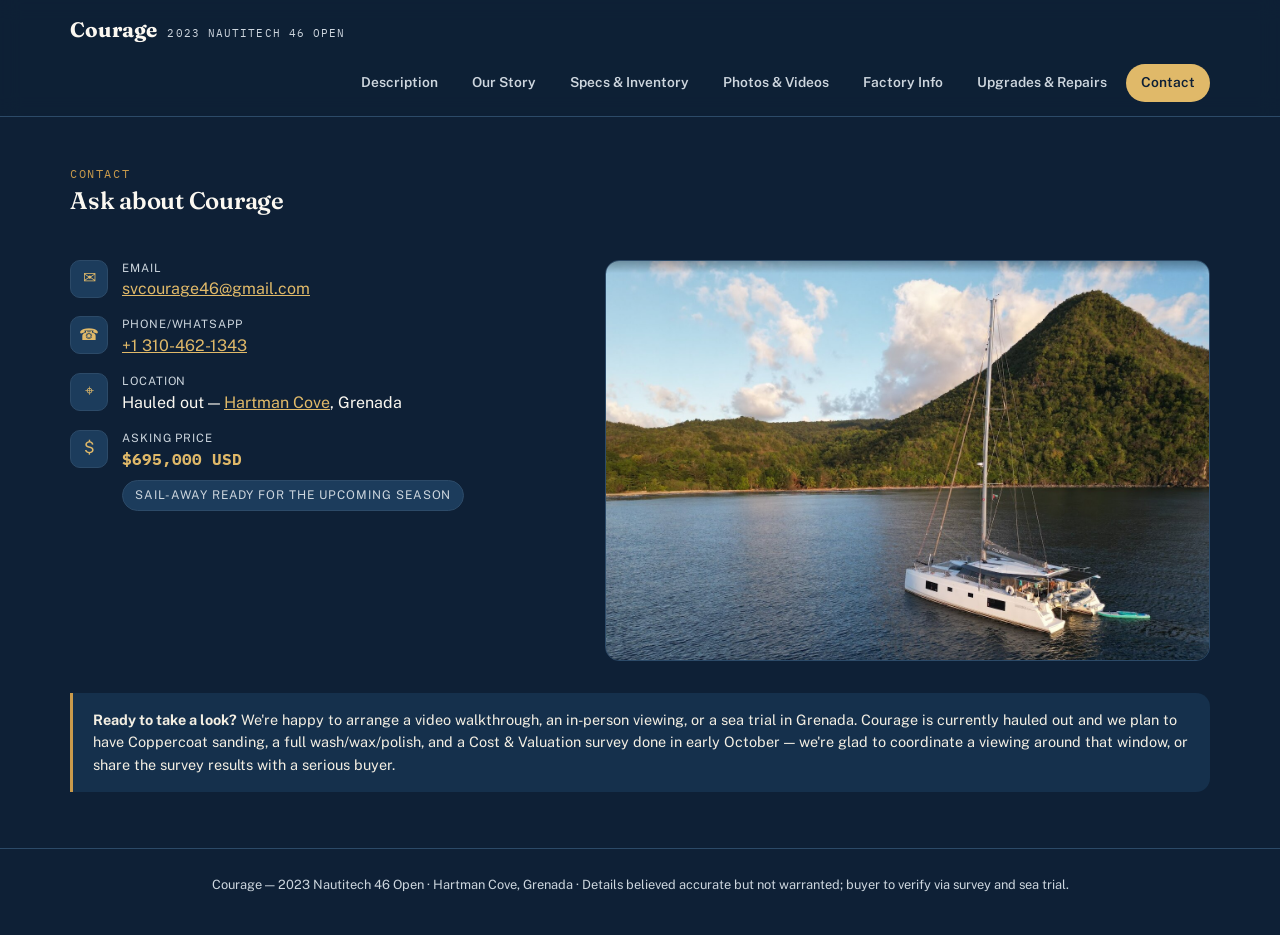
==== contact.html @ a9740013 "Correct next-steps callout wording: boat is already hauled out Fixed phrasing that implied the haul-" ====
<!doctype html>
<html lang="en">
<head>
<meta charset="UTF-8">
<meta name="viewport" content="width=device-width, initial-scale=1.0">
<title>Contact — Courage | 2023 Nautitech 46 Open</title>
<meta name="description" content="Contact the owner of Courage, a 2023 Nautitech 46 Open for sale in Hartman Cove, Grenada.">
<link rel="icon" href="data:image/svg+xml,%3Csvg xmlns='http://www.w3.org/2000/svg' viewBox='0 0 32 32'%3E%3Crect width='32' height='32' rx='6' fill='%230e2036'/%3E%3Cpath d='M16 5v16M16 8l7 4-7 3V8Z' fill='%23e0b969'/%3E%3Cpath d='M6 24c2 2 4 2 6 0s4-2 6 0 4 2 6 0' stroke='%23e0b969' stroke-width='1.6' fill='none' stroke-linecap='round'/%3E%3C/svg%3E">
<link rel="preconnect" href="https://fonts.googleapis.com">
<link rel="preconnect" href="https://fonts.gstatic.com" crossorigin>
<link href="https://fonts.googleapis.com/css2?family=Fraunces:ital,opsz,wght@0,9..144,300;0,9..144,450;0,9..144,600;0,9..144,700;1,9..144,500&family=Public+Sans:wght@400;500;600;700&family=IBM+Plex+Mono:wght@400;500;600&display=swap" rel="stylesheet">
<link rel="stylesheet" href="assets/css/style.css">
</head>
<body data-page="contact">
<header id="site-header"></header>

<main>
  <div class="section" style="margin-block-start:48px;">
    <div class="eyebrow">Contact</div>
    <h2>Ask about Courage</h2>
  </div>

  <div class="section contact-grid">
    <div>
      <div class="contact-item">
        <div class="ico">&#9993;</div>
        <div>
          <div class="k">Email</div>
          <div class="v"><a data-cfg-href="email" href="mailto:svcourage46@gmail.com" data-cfg="email">svcourage46@gmail.com</a></div>
        </div>
      </div>
      <div class="contact-item">
        <div class="ico">&#9742;</div>
        <div>
          <div class="k">Phone/WhatsApp</div>
          <div class="v"><a href="tel:+13104621343" data-cfg="phone">+1 310-462-1343</a></div>
        </div>
      </div>
      <div class="contact-item">
        <div class="ico">&#8982;</div>
        <div>
          <div class="k">Location</div>
          <div class="v">Hauled out — <a href="https://maps.app.goo.gl/BuCjmZoiJdFFs6bC6" target="_blank" rel="noopener">Hartman Cove</a>, Grenada</div>
        </div>
      </div>
      <div class="contact-item">
        <div class="ico">$</div>
        <div>
          <div class="k">Asking price</div>
          <div class="v price-amount" data-cfg="askingPrice">$695,000 USD</div>
          <span class="price-pill" style="display:inline-block;margin-top:8px;">Sail-away ready for the upcoming season</span>
        </div>
      </div>
    </div>

    <a href="assets/img/courage-hartman-cove.jpg" target="_blank" rel="noopener"><img src="assets/img/courage-hartman-cove.jpg" alt="Courage at anchor in Hartman Cove, Grenada" style="width:100%;height:100%;object-fit:cover;border-radius:var(--radius);border:1px solid var(--line);"></a>
  </div>

  <div class="section" style="margin-block-start:8px;">
    <div class="note-box" style="border-left-color:var(--brass);">
      <strong>Ready to take a look?</strong> We're happy to arrange a video walkthrough, an in-person viewing,
      or a sea trial in Grenada. Courage is currently hauled out and we plan to have Coppercoat sanding, a full
      wash/wax/polish, and a Cost &amp; Valuation survey done in early October &mdash; we're glad to coordinate a
      viewing around that window, or share the survey results with a serious buyer.
    </div>
  </div>
</main>

<footer id="site-footer"></footer>

<script src="assets/js/config.js"></script>
<script src="assets/js/nav.js"></script>
</body>
</html>
---- assets/css/style.css ----
/* Courage — 2023 Nautitech 46 Open — site styles
   Palette: deep marine navy + brass + parchment sand, echoing brightwork
   hardware against a night passage sky. Deliberately single-theme. */

:root {
  --ink: #0e2036;
  --ink-2: #15304c;
  --ink-3: #1c3c5c;
  --line: #2c4a68;
  --sand: #f4efe3;
  --sand-dim: #cdd6de;
  --sand-2: #fbf8f1;
  --brass: #c99a4b;
  --brass-bright: #e0b969;
  --sea: #3c8e88;
  --warn: #d69a52;
  --shadow: 0 18px 44px -22px rgba(6, 14, 26, 0.55);
  --radius: 14px;
}

* { box-sizing: border-box; }
html { scroll-behavior: smooth; }

body {
  margin: 0;
  background: var(--ink);
  color: var(--sand);
  font-family: "Public Sans", -apple-system, BlinkMacSystemFont, "Segoe UI", sans-serif;
  line-height: 1.55;
  -webkit-font-smoothing: antialiased;
}

h1, h2, h3, .display {
  font-family: "Fraunces", Georgia, "Times New Roman", serif;
  font-weight: 600;
  text-wrap: balance;
  letter-spacing: -0.01em;
  color: var(--sand-2);
  margin: 0;
}

a { color: var(--brass-bright); }
a:focus-visible, button:focus-visible, input:focus-visible, textarea:focus-visible {
  outline: 2px solid var(--brass-bright);
  outline-offset: 3px;
}

.mono { font-family: "IBM Plex Mono", ui-monospace, monospace; font-variant-numeric: tabular-nums; }
.eyebrow {
  font-family: "IBM Plex Mono", monospace;
  font-size: 0.72rem;
  letter-spacing: 0.14em;
  text-transform: uppercase;
  color: var(--brass);
}

/* ---------- Topbar ---------- */
.topbar {
  position: sticky;
  top: 0;
  z-index: 40;
  background: rgba(14, 32, 54, 0.94);
  backdrop-filter: blur(10px);
  border-bottom: 1px solid var(--line);
}
.topbar-inner {
  max-width: 1180px;
  margin: 0 auto;
  padding: 14px 20px;
  display: flex;
  align-items: center;
  gap: 18px;
  flex-wrap: wrap;
}
.brand {
  display: flex;
  align-items: baseline;
  gap: 10px;
  text-decoration: none;
  flex-shrink: 0;
}
.brand-name {
  font-family: "Fraunces", serif;
  font-weight: 700;
  font-size: 1.3rem;
  color: var(--sand-2);
  letter-spacing: 0.01em;
}
.brand-tag {
  font-family: "IBM Plex Mono", monospace;
  font-size: 0.68rem;
  letter-spacing: 0.1em;
  color: var(--sand-dim);
  text-transform: uppercase;
}
nav.primary-nav {
  display: flex;
  gap: 4px;
  margin-left: auto;
  flex-wrap: wrap;
}
nav.primary-nav a {
  font-family: "Public Sans", sans-serif;
  font-size: 0.86rem;
  font-weight: 600;
  color: var(--sand-dim);
  background: transparent;
  border: 1px solid transparent;
  border-radius: 999px;
  padding: 7px 14px;
  text-decoration: none;
}
nav.primary-nav a:hover { color: var(--sand-2); border-color: var(--line); }
nav.primary-nav a.active { color: var(--ink); background: var(--brass-bright); }
.menu-toggle {
  display: none;
  background: transparent;
  border: 1px solid var(--line);
  color: var(--sand-2);
  border-radius: 8px;
  font-size: 1.1rem;
  padding: 6px 10px;
  cursor: pointer;
}

/* ---------- Layout ---------- */
main { max-width: 1180px; margin: 0 auto; padding: 0 20px; }
.page-hero-block { padding-block: 32px 0; }
.section { margin-block-start: 40px; padding-block-end: 0; }
main > .section:first-child, main > .page-hero-block { margin-block-start: 32px; }
main { padding-block-end: 56px; }
.section-head { display: flex; align-items: baseline; gap: 14px; margin-bottom: 16px; flex-wrap: wrap; }
.section-head h2 { font-size: 1.7rem; }

.card {
  background: var(--ink-2);
  border: 1px solid var(--line);
  border-radius: var(--radius);
  padding: 22px 24px;
}

/* ---------- Hero ---------- */
.hero {
  display: grid;
  grid-template-columns: 1.05fr 0.95fr;
  gap: 40px;
  align-items: center;
}
.hero-art {
  background: linear-gradient(180deg, var(--ink-3), var(--ink-2));
  border: 1px solid var(--line);
  border-radius: 18px;
  padding: 18px;
  box-shadow: var(--shadow);
}
.hero-art svg { width: 100%; height: auto; display: block; }
.hero-art img { width: 100%; height: auto; display: block; border-radius: 10px; }
.hero h1 { font-size: clamp(2.3rem, 4.4vw, 3.4rem); }
.hero .tag {
  font-family: "Fraunces", serif;
  font-style: italic;
  font-weight: 500;
  font-size: 1.15rem;
  color: var(--brass-bright);
  margin-top: 8px;
}
.hero-facts {
  display: grid;
  grid-template-columns: repeat(3, auto);
  gap: 14px 28px;
  margin-top: 18px;
}
.hero-facts div { min-width: 90px; }
.hero-facts .v { font-family: "IBM Plex Mono", monospace; font-size: 1.05rem; font-weight: 600; color: var(--sand-2); }
.hero-facts .k { font-size: 0.72rem; letter-spacing: 0.08em; text-transform: uppercase; color: var(--sand-dim); }
.hero-nav-grid {
  display: grid;
  grid-template-columns: repeat(3, 1fr);
  gap: 10px;
  margin-top: 18px;
}
.hero-nav-grid .btn {
  width: 100%;
  justify-content: center;
  padding: 10px 12px;
  font-size: 0.82rem;
  text-align: center;
}
.hero-cta { display: flex; gap: 12px; margin-top: 20px; flex-wrap: wrap; }

.btn {
  font-family: "Public Sans", sans-serif;
  font-weight: 600;
  font-size: 0.9rem;
  border-radius: 999px;
  padding: 12px 22px;
  border: 1px solid transparent;
  cursor: pointer;
  text-decoration: none;
  display: inline-flex;
  align-items: center;
  gap: 8px;
}
.btn-primary { background: var(--brass-bright); color: var(--ink); }
.btn-primary:hover { background: var(--brass); }
.btn-ghost { background: transparent; color: var(--sand-2); border-color: var(--line); }
.btn-ghost:hover { border-color: var(--brass-bright); color: var(--brass-bright); }

p.lede { font-size: 1.06rem; color: var(--sand); }

/* ---------- Layout diagram ---------- */
.layout-wrap { display: grid; grid-template-columns: 1.3fr 0.7fr; gap: 32px; align-items: start; }
.layout-wrap svg { width: 100%; height: auto; }
.layout-key { display: grid; gap: 10px; }
.layout-key .row { display: flex; align-items: center; gap: 10px; font-size: 0.92rem; }
.layout-key .swatch { width: 12px; height: 12px; border-radius: 3px; flex-shrink: 0; }
.diagram-note { font-size: 0.82rem; color: var(--sand-dim); margin-top: 14px; }

/* ---------- Placeholder / pending cards ---------- */
.pending {
  border: 1px dashed var(--line);
  border-radius: var(--radius);
  padding: 22px 24px;
  background: transparent;
}
.pending .eyebrow { color: var(--sea); }
.pending h3 { font-size: 1.05rem; margin-bottom: 6px; }
.pending p { color: var(--sand-dim); font-size: 0.9rem; margin: 0; }

/* ---------- Specs page ---------- */
.quickspec-strip {
  display: grid;
  grid-template-columns: repeat(4, 1fr);
  gap: 1px;
  background: var(--line);
  border: 1px solid var(--line);
  border-radius: var(--radius);
  overflow: hidden;
  margin-bottom: 8px;
}
.quickspec-strip div { background: var(--ink-2); padding: 16px 18px; }
.quickspec-strip .v { font-family: "IBM Plex Mono", monospace; font-weight: 600; font-size: 1.02rem; color: var(--sand-2); }
.quickspec-strip .k { font-size: 0.7rem; letter-spacing: 0.08em; text-transform: uppercase; color: var(--sand-dim); margin-top: 3px; }

.spec-grid { display: grid; grid-template-columns: repeat(auto-fit, minmax(300px, 1fr)); gap: 18px; }
.spec-group h3 {
  font-size: 0.78rem;
  letter-spacing: 0.1em;
  text-transform: uppercase;
  font-family: "IBM Plex Mono", monospace;
  color: var(--brass);
  border-bottom: 1px solid var(--line);
  padding-bottom: 8px;
  margin-bottom: 10px;
}
.spec-group ul { list-style: none; margin: 0; padding: 0; display: grid; gap: 5px; }
.spec-group li { font-size: 0.93rem; line-height: 1.35; padding-left: 16px; position: relative; color: var(--sand); }
.spec-group li::before {
  content: "";
  position: absolute;
  left: 0;
  top: 0.55em;
  width: 6px;
  height: 6px;
  border-radius: 50%;
  background: var(--sea);
}
.spec-group li strong { color: var(--sand-2); }

.investment-strip {
  margin-top: 32px;
  display: grid;
  grid-template-columns: repeat(auto-fit, minmax(220px, 1fr));
  gap: 18px;
}
.investment-strip .card .v { font-family: "IBM Plex Mono", monospace; font-size: 1.6rem; font-weight: 600; color: var(--brass-bright); }
.investment-strip .card .k { font-size: 0.78rem; color: var(--sand-dim); margin-top: 6px; }

.price-callout {
  display: flex;
  align-items: center;
  gap: 16px;
  flex-wrap: wrap;
  border-left: 3px solid var(--brass);
  background: var(--ink-2);
  border-radius: 0 var(--radius) var(--radius) 0;
  padding: 18px 22px;
  margin: 36px 0;
}
.price-callout .amount {
  font-family: "IBM Plex Mono", monospace;
  font-weight: 700;
  font-size: 1.7rem;
  color: var(--brass-bright);
}
.price-pill {
  font-size: 0.75rem;
  letter-spacing: 0.08em;
  text-transform: uppercase;
  color: var(--sand-dim);
  background: var(--ink-3);
  border: 1px solid var(--line);
  border-radius: 999px;
  padding: 5px 12px;
  max-width: 100%;
  box-sizing: border-box;
}
.price-amount {
  font-family: "IBM Plex Mono", monospace;
  font-weight: 700;
  font-size: 1.3rem;
  color: var(--brass-bright) !important;
}

.note-box {
  margin-top: 24px;
  border-left: 3px solid var(--warn);
  background: var(--ink-2);
  border-radius: 0 var(--radius) var(--radius) 0;
  padding: 16px 20px;
  font-size: 0.9rem;
  color: var(--sand);
}

/* ---------- Photos / videos / info grids ---------- */
.link-grid { display: grid; grid-template-columns: repeat(auto-fit, minmax(240px, 1fr)); gap: 18px; }
.doc-grid { display: grid; grid-template-columns: repeat(auto-fit, minmax(260px, 1fr)); gap: 18px; }
.doc-card { display: flex; flex-direction: column; gap: 10px; }
.doc-card .file { font-family: "IBM Plex Mono", monospace; font-size: 0.78rem; color: var(--sand-dim); word-break: break-word; }
.doc-card .btn { align-self: flex-start; margin-top: 4px; }

.doc-list { list-style: none; margin: 24px 0 0; padding: 0; display: grid; gap: 0; }
.doc-list li {
  display: flex; flex-wrap: wrap; align-items: baseline; gap: 8px 14px;
  padding: 16px 0; border-bottom: 1px solid var(--line);
}
.doc-list li:first-child { padding-top: 0; }
.doc-list li:last-child { border-bottom: none; }
.doc-list .doc-name { color: var(--sand-2); font-weight: 600; font-size: 0.96rem; }
.doc-list .file { font-family: "IBM Plex Mono", monospace; font-size: 0.78rem; color: var(--sand-dim); word-break: break-word; }
.doc-list .tag-pending {
  margin-left: auto;
  font-family: "IBM Plex Mono", monospace;
  font-size: 0.68rem;
  text-transform: uppercase;
  letter-spacing: 0.08em;
  color: var(--sea);
  border: 1px dashed var(--line);
  border-radius: 999px;
  padding: 4px 11px;
  white-space: nowrap;
}

.link-card { display: flex; flex-direction: column; gap: 8px; text-decoration: none; }
.link-card h3 { font-size: 1.02rem; color: var(--sand-2); }
.link-card p { margin: 0; color: var(--sand-dim); font-size: 0.88rem; }
.link-card .go { color: var(--brass-bright); font-size: 0.82rem; font-weight: 600; margin-top: 4px; }

/* Small, gallery-sized video embeds — narrower than YouTube's stock 560x315 */
.video-grid {
  display: grid;
  grid-template-columns: repeat(auto-fit, minmax(280px, 1fr));
  gap: 22px;
}
.video-card { display: flex; flex-direction: column; gap: 10px; }
.video-frame {
  position: relative;
  width: 100%;
  max-width: 360px;
  aspect-ratio: 16 / 9;
  border-radius: 12px;
  overflow: hidden;
  border: 1px solid var(--line);
  background: var(--ink-3);
}
.video-frame iframe { position: absolute; inset: 0; width: 100%; height: 100%; border: 0; }
.video-card h3 { font-size: 0.98rem; }

.insta-grid {
  display: grid;
  grid-template-columns: repeat(auto-fit, minmax(170px, 1fr));
  gap: 18px;
  align-items: start;
}
.insta-grid blockquote.instagram-media { margin: 0 !important; width: 100% !important; }

/* Instagram's embed script enforces a ~326px floor on the iframe it builds and can
   resize it again after the post finishes loading, so a one-time JS measurement is
   unreliable (it can lock in a stale size and cause overlap). `zoom` shrinks the
   whole embed — including any later resize Instagram makes — without JS. */
.insta-embed { zoom: 0.5; overflow: hidden; }

/* ---------- Upgrades & repair history ---------- */
.upgrade-intro { display: grid; grid-template-columns: 1.1fr 0.9fr; gap: 40px; align-items: start; }
.upgrade-photo {
  width: 100%;
  border-radius: var(--radius);
  border: 1px solid var(--line);
  box-shadow: var(--shadow);
  display: block;
}
.timeline { display: grid; gap: 26px; }
.timeline-entry h3 {
  font-size: 0.78rem;
  letter-spacing: 0.1em;
  text-transform: uppercase;
  font-family: "IBM Plex Mono", monospace;
  color: var(--brass);
  border-bottom: 1px solid var(--line);
  padding-bottom: 8px;
  margin-bottom: 10px;
}
.timeline-entry > ul { list-style: none; margin: 0; padding: 0; display: grid; gap: 5px; }
.timeline-entry > ul > li {
  font-size: 0.94rem;
  line-height: 1.35;
  padding-left: 18px;
  position: relative;
  color: var(--sand);
}
.timeline-entry > ul > li::before {
  content: "";
  position: absolute;
  left: 0;
  top: 0.6em;
  width: 6px;
  height: 6px;
  border-radius: 50%;
  background: var(--sea);
}
.timeline-entry .price {
  font-family: "IBM Plex Mono", monospace;
  font-weight: 600;
  color: var(--brass-bright);
  font-size: 0.9em;
}
.timeline-entry ul ul {
  list-style: none;
  margin: 5px 0 0;
  padding-left: 22px;
  display: grid;
  gap: 4px;
}
.timeline-entry ul ul li {
  font-size: 0.86rem;
  line-height: 1.35;
  color: var(--sand-dim);
  padding-left: 14px;
  position: relative;
}
.timeline-entry ul ul li::before {
  content: "";
  position: absolute;
  left: 0;
  top: 0.55em;
  width: 4px;
  height: 4px;
  border-radius: 50%;
  background: var(--line);
}

/* ---------- Our Story ---------- */
.story-columns { display: grid; grid-template-columns: 1fr 1fr; gap: 40px; align-items: start; }
.photo-pair { display: grid; grid-template-columns: 1fr 1fr; gap: 20px; }

/* ---------- Contact ---------- */
.contact-grid { display: grid; grid-template-columns: 0.9fr 1.1fr; gap: 40px; align-items: start; }
.contact-item { display: flex; gap: 14px; margin-bottom: 14px; }
.contact-item .ico {
  width: 38px; height: 38px; border-radius: 10px;
  background: var(--ink-3); border: 1px solid var(--line);
  display: flex; align-items: center; justify-content: center;
  flex-shrink: 0; color: var(--brass-bright); font-size: 1rem;
}
.contact-item .k { font-size: 0.72rem; letter-spacing: 0.08em; text-transform: uppercase; color: var(--sand-dim); }
.contact-item .v { font-size: 1rem; color: var(--sand-2); }
form.contact-form { display: grid; gap: 14px; }
form.contact-form label { font-size: 0.8rem; color: var(--sand-dim); display: block; margin-bottom: 6px; }
form.contact-form input, form.contact-form textarea {
  width: 100%;
  background: var(--ink);
  border: 1px solid var(--line);
  border-radius: 10px;
  padding: 11px 13px;
  color: var(--sand-2);
  font: inherit;
  font-family: "Public Sans", sans-serif;
}
form.contact-form textarea { resize: vertical; min-height: 110px; }
.two-col { display: grid; grid-template-columns: 1fr 1fr; gap: 14px; }

footer#site-footer {
  border-top: 1px solid var(--line);
  padding: 26px 20px 40px;
  text-align: center;
  font-size: 0.8rem;
  color: var(--sand-dim);
  display: block;
}

@media (max-width: 860px) {
  .hero, .layout-wrap, .contact-grid, .upgrade-intro, .story-columns { grid-template-columns: 1fr; }
  .photo-pair { grid-template-columns: 1fr; gap: 16px; }
  .hero-nav-grid { grid-template-columns: repeat(2, 1fr); }
  .quickspec-strip { grid-template-columns: repeat(2, 1fr); }
  .menu-toggle { display: inline-flex; }
  nav.primary-nav {
    display: none;
    flex-direction: column;
    width: 100%;
    order: 3;
    background: var(--ink-2);
    border: 1px solid var(--line);
    border-radius: 12px;
    padding: 8px;
    margin-top: 8px;
  }
  nav.primary-nav.open { display: flex; }
  nav.primary-nav a { text-align: left; }
}
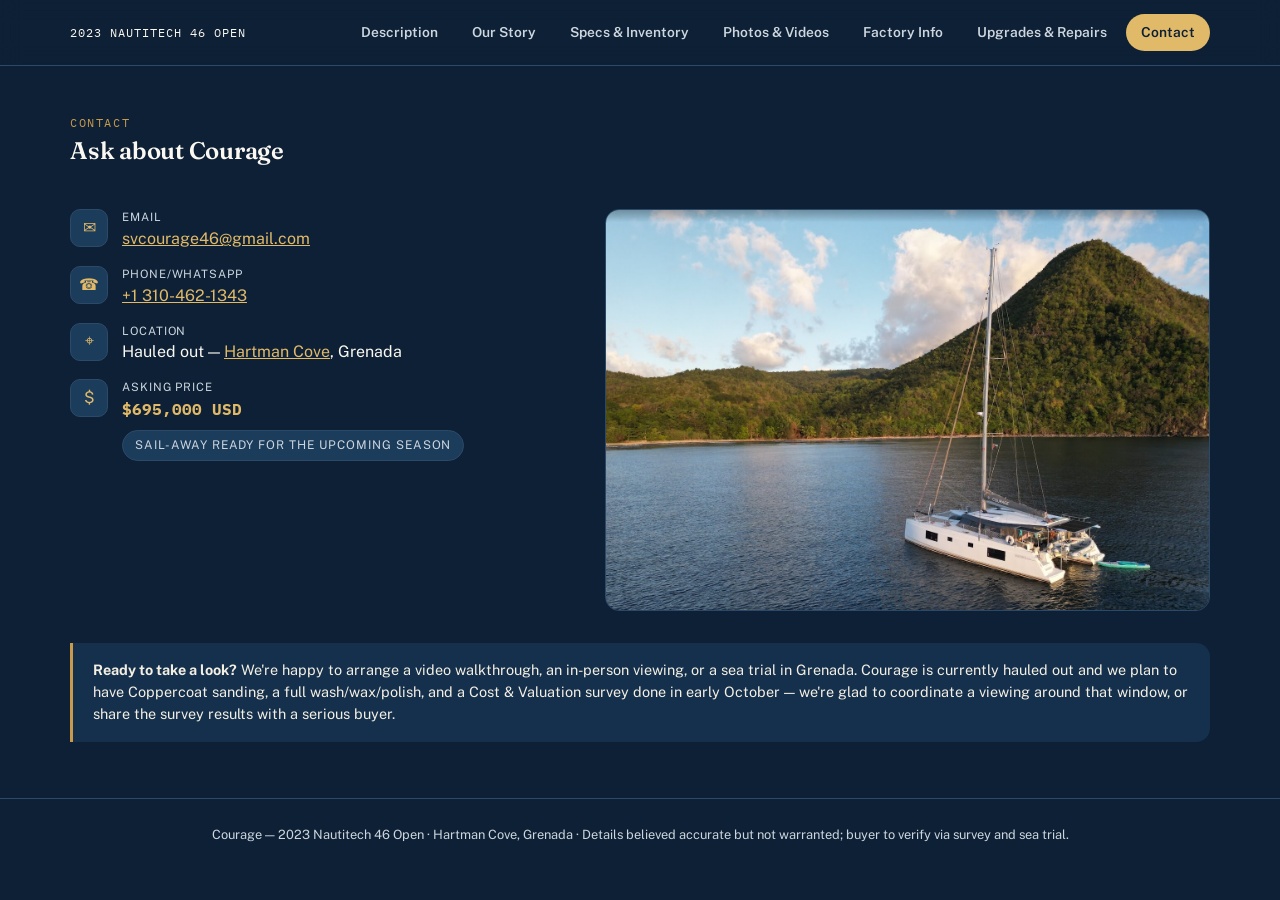
==== commit 629f3404: "Add Google Analytics (gtag.js) to all pages Same tag (G-KEBNTZXDZ2) embedded in the <head> of every " ====
--- a/contact.html
+++ b/contact.html
@@ -10,6 +10,15 @@
 <link rel="preconnect" href="https://fonts.gstatic.com" crossorigin>
 <link href="https://fonts.googleapis.com/css2?family=Fraunces:ital,opsz,wght@0,9..144,300;0,9..144,450;0,9..144,600;0,9..144,700;1,9..144,500&family=Public+Sans:wght@400;500;600;700&family=IBM+Plex+Mono:wght@400;500;600&display=swap" rel="stylesheet">
 <link rel="stylesheet" href="assets/css/style.css">
+<!-- Google tag (gtag.js) -->
+<script async src="https://www.googletagmanager.com/gtag/js?id=G-KEBNTZXDZ2"></script>
+<script>
+  window.dataLayer = window.dataLayer || [];
+  function gtag(){dataLayer.push(arguments);}
+  gtag('js', new Date());
+
+  gtag('config', 'G-KEBNTZXDZ2');
+</script>
 </head>
 <body data-page="contact">
 <header id="site-header"></header>
--- a/assets/css/style.css
+++ b/assets/css/style.css
@@ -88,9 +88,9 @@
 }
 .brand-tag {
   font-family: "IBM Plex Mono", monospace;
-  font-size: 0.68rem;
-  letter-spacing: 0.1em;
-  color: var(--sand-dim);
+  font-size: 0.78rem;
+  letter-spacing: 0.08em;
+  color: var(--sand-2);
   text-transform: uppercase;
 }
 nav.primary-nav {
@@ -156,6 +156,12 @@
 .hero-art svg { width: 100%; height: auto; display: block; }
 .hero-art img { width: 100%; height: auto; display: block; border-radius: 10px; }
 .hero h1 { font-size: clamp(2.3rem, 4.4vw, 3.4rem); }
+.hero .hero-price {
+  font-family: "IBM Plex Mono", monospace;
+  font-weight: 700;
+  color: var(--brass-bright);
+}
+.hero .price-pill { margin-top: 12px; }
 .hero .tag {
   font-family: "Fraunces", serif;
   font-style: italic;
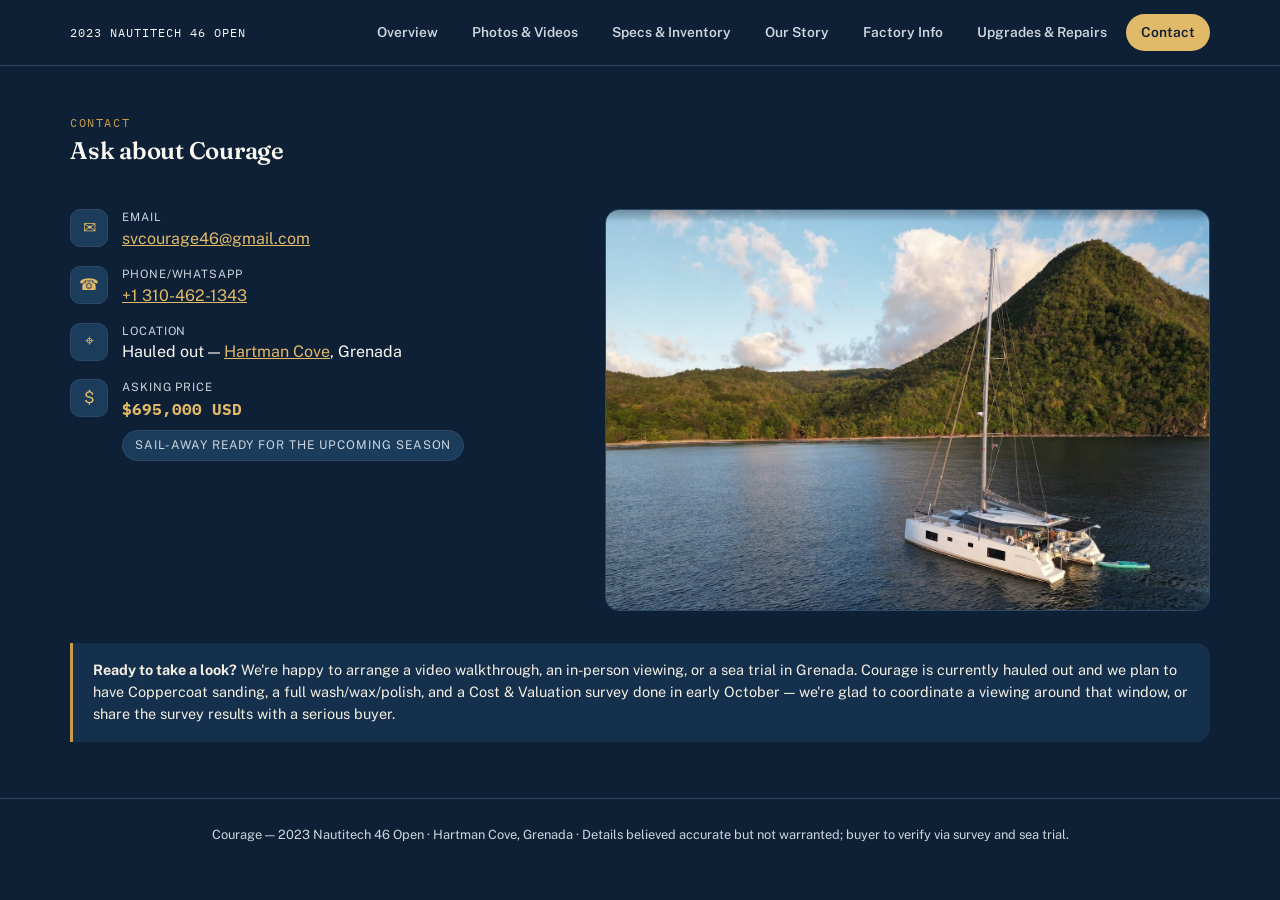
==== commit eed561d4: "Add sitemap, robots.txt, and social/canonical meta tags for SEO - robots.txt pointing at sitemap.xml" ====
--- a/contact.html
+++ b/contact.html
@@ -5,6 +5,19 @@
 <meta name="viewport" content="width=device-width, initial-scale=1.0">
 <title>Contact — Courage | 2023 Nautitech 46 Open</title>
 <meta name="description" content="Contact the owner of Courage, a 2023 Nautitech 46 Open for sale in Hartman Cove, Grenada.">
+<link rel="canonical" href="https://svcourage.com/contact.html">
+<meta property="og:type" content="website">
+<meta property="og:site_name" content="Courage — 2023 Nautitech 46 Open">
+<meta property="og:title" content="Contact — Courage | 2023 Nautitech 46 Open">
+<meta property="og:description" content="Contact the owner of Courage, a 2023 Nautitech 46 Open for sale in Hartman Cove, Grenada.">
+<meta property="og:url" content="https://svcourage.com/contact.html">
+<meta property="og:image" content="https://svcourage.com/assets/img/social-share.jpg">
+<meta property="og:image:width" content="1200">
+<meta property="og:image:height" content="900">
+<meta name="twitter:card" content="summary_large_image">
+<meta name="twitter:title" content="Contact — Courage | 2023 Nautitech 46 Open">
+<meta name="twitter:description" content="Contact the owner of Courage, a 2023 Nautitech 46 Open for sale in Hartman Cove, Grenada.">
+<meta name="twitter:image" content="https://svcourage.com/assets/img/social-share.jpg">
 <link rel="icon" href="data:image/svg+xml,%3Csvg xmlns='http://www.w3.org/2000/svg' viewBox='0 0 32 32'%3E%3Crect width='32' height='32' rx='6' fill='%230e2036'/%3E%3Cpath d='M16 5v16M16 8l7 4-7 3V8Z' fill='%23e0b969'/%3E%3Cpath d='M6 24c2 2 4 2 6 0s4-2 6 0 4 2 6 0' stroke='%23e0b969' stroke-width='1.6' fill='none' stroke-linecap='round'/%3E%3C/svg%3E">
 <link rel="preconnect" href="https://fonts.googleapis.com">
 <link rel="preconnect" href="https://fonts.gstatic.com" crossorigin>
--- a/assets/css/style.css
+++ b/assets/css/style.css
@@ -232,6 +232,15 @@
 .pending .eyebrow { color: var(--sea); }
 .pending h3 { font-size: 1.05rem; margin-bottom: 6px; }
 .pending p { color: var(--sand-dim); font-size: 0.9rem; margin: 0; }
+.thumb-grid { display: grid; grid-template-columns: repeat(4, 1fr); gap: 10px; margin-top: 18px; }
+.thumb-grid img {
+  width: 100%;
+  aspect-ratio: 4 / 3;
+  object-fit: cover;
+  border-radius: 8px;
+  border: 1px solid var(--line);
+  display: block;
+}
 
 /* ---------- Specs page ---------- */
 .quickspec-strip {
@@ -505,10 +514,14 @@
 }
 
 @media (max-width: 860px) {
-  .hero, .layout-wrap, .contact-grid, .upgrade-intro, .story-columns { grid-template-columns: 1fr; }
+  .hero, .layout-wrap, .contact-grid, .upgrade-intro, .story-columns, .two-col { grid-template-columns: 1fr; }
   .photo-pair { grid-template-columns: 1fr; gap: 16px; }
   .hero-nav-grid { grid-template-columns: repeat(2, 1fr); }
   .quickspec-strip { grid-template-columns: repeat(2, 1fr); }
+  .thumb-grid { grid-template-columns: repeat(2, 1fr); }
+  .photo-gallery { grid-template-columns: repeat(auto-fill, minmax(96px, 1fr)); }
+  .lightbox-prev, .lightbox-next { width: 38px; height: 38px; font-size: 1.1rem; }
+  .lightbox-img { max-height: 72vh; }
   .menu-toggle { display: inline-flex; }
   nav.primary-nav {
     display: none;
@@ -524,3 +537,86 @@
   nav.primary-nav.open { display: flex; }
   nav.primary-nav a { text-align: left; }
 }
+
+/* ---------- Photo gallery + lightbox ---------- */
+.photo-gallery {
+  display: grid;
+  grid-template-columns: repeat(auto-fill, minmax(130px, 1fr));
+  gap: 8px;
+  margin-top: 18px;
+}
+.gallery-thumb {
+  all: unset;
+  cursor: pointer;
+  display: block;
+  border-radius: 8px;
+  overflow: hidden;
+  border: 1px solid var(--line);
+  line-height: 0;
+}
+.gallery-thumb img {
+  width: 100%;
+  aspect-ratio: 1 / 1;
+  object-fit: cover;
+  display: block;
+  transition: transform 0.18s ease;
+}
+.gallery-thumb:hover img,
+.gallery-thumb:focus-visible img { transform: scale(1.06); }
+.gallery-thumb:focus-visible { outline: 2px solid var(--brass-bright); outline-offset: 2px; }
+
+.lightbox {
+  position: fixed;
+  inset: 0;
+  background: rgba(6, 14, 26, 0.94);
+  display: none;
+  align-items: center;
+  justify-content: center;
+  z-index: 1000;
+  padding: 56px 20px;
+}
+.lightbox.open { display: flex; }
+.lightbox-img {
+  max-width: 90vw;
+  max-height: 82vh;
+  border-radius: 10px;
+  box-shadow: var(--shadow);
+  object-fit: contain;
+  display: block;
+}
+.lightbox-close,
+.lightbox-prev,
+.lightbox-next {
+  position: absolute;
+  background: var(--ink-2);
+  border: 1px solid var(--line);
+  color: var(--sand-2);
+  border-radius: 999px;
+  width: 44px;
+  height: 44px;
+  display: flex;
+  align-items: center;
+  justify-content: center;
+  font-size: 1.3rem;
+  line-height: 1;
+  cursor: pointer;
+}
+.lightbox-close:hover,
+.lightbox-prev:hover,
+.lightbox-next:hover {
+  border-color: var(--brass-bright);
+  color: var(--brass-bright);
+}
+.lightbox-close { top: 18px; right: 18px; }
+.lightbox-prev { left: 18px; top: 50%; transform: translateY(-50%); }
+.lightbox-next { right: 18px; top: 50%; transform: translateY(-50%); }
+.lightbox-counter {
+  position: absolute;
+  bottom: 18px;
+  left: 50%;
+  transform: translateX(-50%);
+  font-family: "IBM Plex Mono", monospace;
+  font-size: 0.78rem;
+  letter-spacing: 0.06em;
+  color: var(--sand-dim);
+}
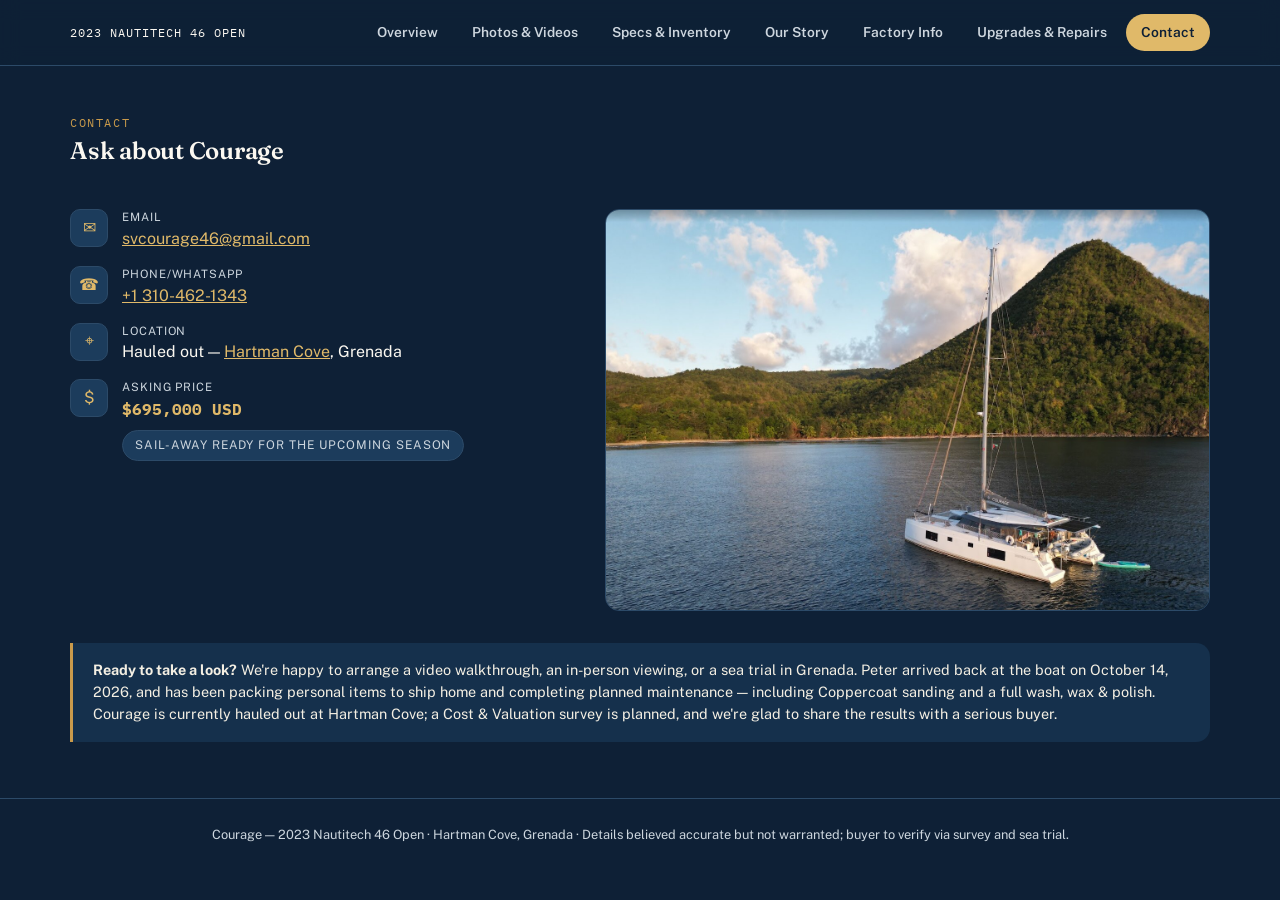
==== commit 4eeb7199: "Fix cross-page inconsistencies, stale October text, and typos - Align specs dates with the upgrades " ====
--- a/contact.html
+++ b/contact.html
@@ -48,14 +48,14 @@
         <div class="ico">&#9993;</div>
         <div>
           <div class="k">Email</div>
-          <div class="v"><a data-cfg-href="email" href="mailto:svcourage46@gmail.com" data-cfg="email">svcourage46@gmail.com</a></div>
+          <div class="v"><a data-cfg-href="emailHref" href="mailto:svcourage46@gmail.com" data-cfg="email">svcourage46@gmail.com</a></div>
         </div>
       </div>
       <div class="contact-item">
         <div class="ico">&#9742;</div>
         <div>
           <div class="k">Phone/WhatsApp</div>
-          <div class="v"><a href="tel:+13104621343" data-cfg="phone">+1 310-462-1343</a></div>
+          <div class="v"><a data-cfg-href="phoneHref" href="tel:+13104621343" data-cfg="phone">+1 310-462-1343</a></div>
         </div>
       </div>
       <div class="contact-item">
@@ -81,9 +81,10 @@
   <div class="section" style="margin-block-start:8px;">
     <div class="note-box" style="border-left-color:var(--brass);">
       <strong>Ready to take a look?</strong> We're happy to arrange a video walkthrough, an in-person viewing,
-      or a sea trial in Grenada. Courage is currently hauled out and we plan to have Coppercoat sanding, a full
-      wash/wax/polish, and a Cost &amp; Valuation survey done in early October &mdash; we're glad to coordinate a
-      viewing around that window, or share the survey results with a serious buyer.
+      or a sea trial in Grenada. Peter arrived back at the boat on October 14, 2026, and has been packing
+      personal items to ship home and completing planned maintenance &mdash; including Coppercoat sanding and a
+      full wash, wax &amp; polish. Courage is currently hauled out at Hartman Cove; a Cost &amp; Valuation survey
+      is planned, and we're glad to share the results with a serious buyer.
     </div>
   </div>
 </main>
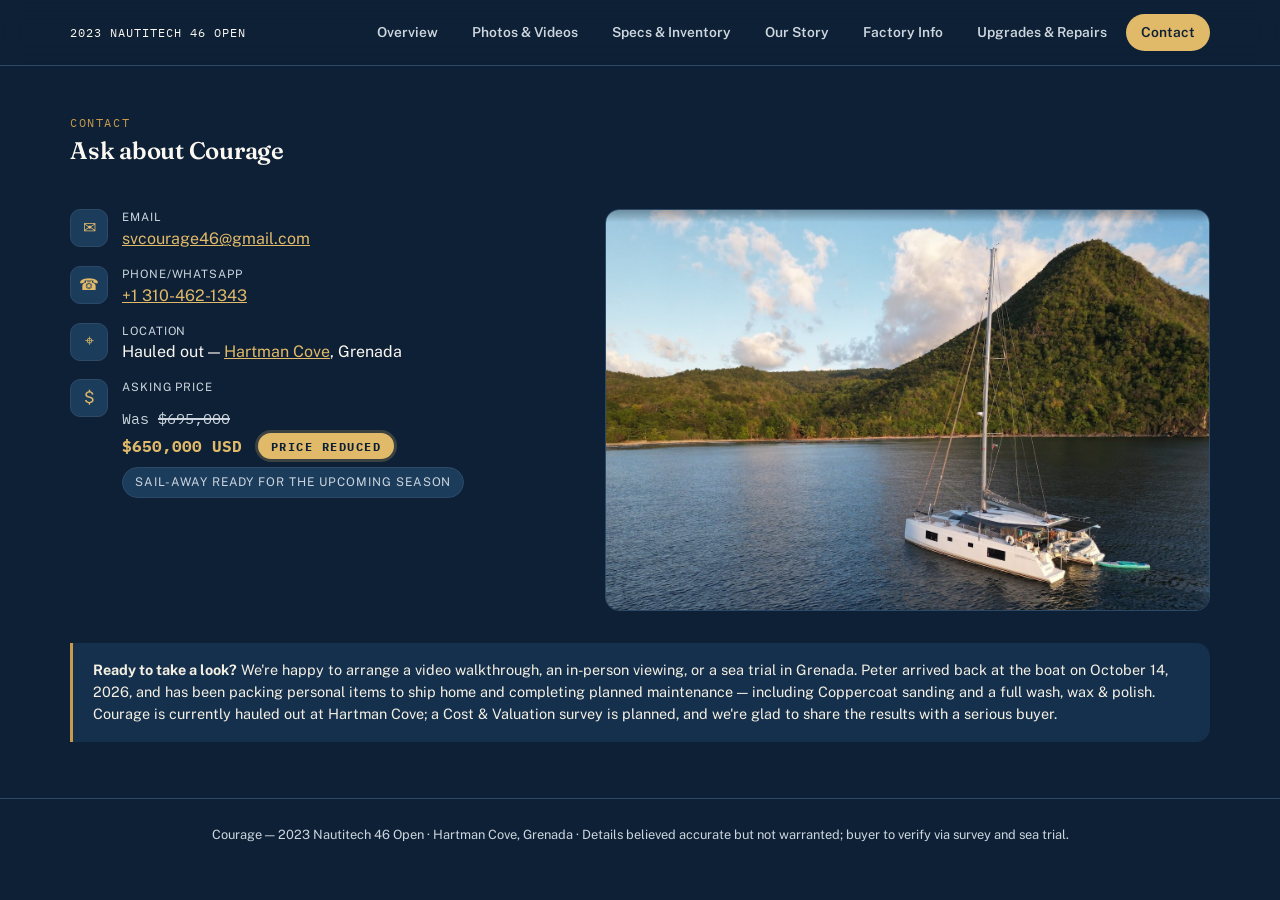
==== commit 9ad68a07: "Drop asking price to $650,000 with Price Reduced badge - config.js: askingPrice $650,000 USD; new pr" ====
--- a/contact.html
+++ b/contact.html
@@ -69,7 +69,11 @@
         <div class="ico">$</div>
         <div>
           <div class="k">Asking price</div>
-          <div class="v price-amount" data-cfg="askingPrice">$695,000 USD</div>
+          <div class="price-was" data-price-reduced>Was <s data-cfg="previousPrice">$695,000</s></div>
+          <div class="v price-amount">
+            <span data-cfg="askingPrice">$650,000 USD</span>
+            <span class="badge-reduced" data-price-reduced>Price reduced</span>
+          </div>
           <span class="price-pill" style="display:inline-block;margin-top:8px;">Sail-away ready for the upcoming season</span>
         </div>
       </div>
--- a/assets/css/style.css
+++ b/assets/css/style.css
@@ -162,6 +162,28 @@
   color: var(--brass-bright);
 }
 .hero .price-pill { margin-top: 12px; }
+.hero-price, .price-amount { display: flex; flex-wrap: wrap; align-items: center; gap: 8px 16px; }
+.price-was {
+  font-family: "IBM Plex Mono", monospace;
+  font-size: 0.95rem;
+  color: var(--sand-dim);
+  margin: 10px 0 2px;
+}
+.price-was s { text-decoration-thickness: 2px; }
+.badge-reduced {
+  font-family: "IBM Plex Mono", monospace;
+  font-size: 0.78rem;
+  font-weight: 700;
+  letter-spacing: 0.12em;
+  text-transform: uppercase;
+  line-height: 1;
+  white-space: nowrap;
+  color: var(--ink);
+  background: var(--brass-bright);
+  border-radius: 999px;
+  padding: 7px 13px;
+  box-shadow: 0 0 0 3px rgba(224, 185, 105, 0.22);
+}
 .hero .tag {
   font-family: "Fraunces", serif;
   font-style: italic;
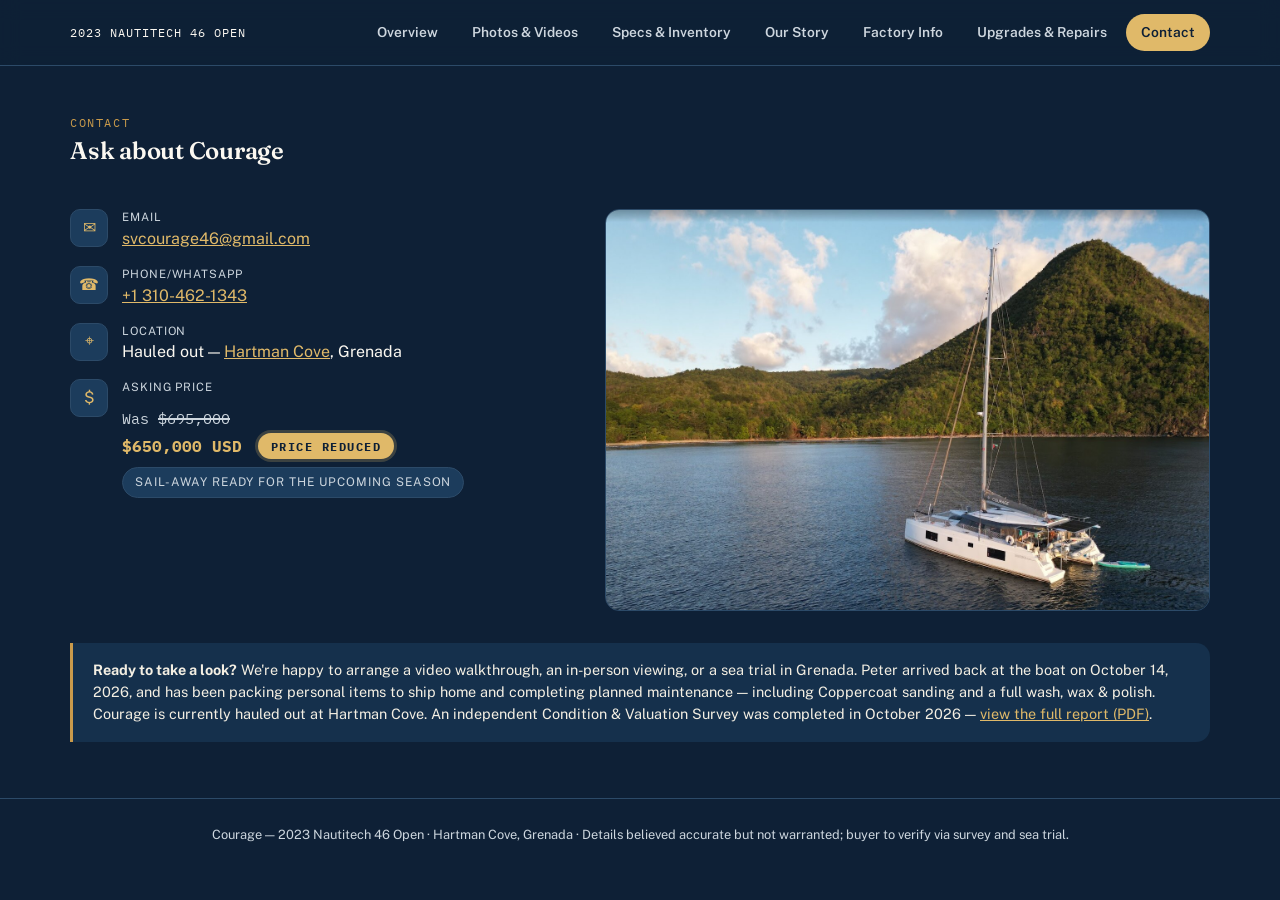
==== commit 2c8ea0ee: "Add Condition & Valuation Survey to site Independent survey by Crosstree Marine Ltd. (AMS-accredited" ====
--- a/contact.html
+++ b/contact.html
@@ -87,8 +87,9 @@
       <strong>Ready to take a look?</strong> We're happy to arrange a video walkthrough, an in-person viewing,
       or a sea trial in Grenada. Peter arrived back at the boat on October 14, 2026, and has been packing
       personal items to ship home and completing planned maintenance &mdash; including Coppercoat sanding and a
-      full wash, wax &amp; polish. Courage is currently hauled out at Hartman Cove; a Cost &amp; Valuation survey
-      is planned, and we're glad to share the results with a serious buyer.
+      full wash, wax &amp; polish. Courage is currently hauled out at Hartman Cove. An independent Condition &amp; Valuation
+      Survey was completed in October 2026 &mdash;
+      <a href="docs/courage-survey-2026.pdf" target="_blank" rel="noopener">view the full report (PDF)</a>.
     </div>
   </div>
 </main>
--- a/assets/css/style.css
+++ b/assets/css/style.css
@@ -412,6 +412,27 @@
 }
 .video-frame iframe { position: absolute; inset: 0; width: 100%; height: 100%; border: 0; }
 .video-card h3 { font-size: 0.98rem; }
+
+/* Tour cards: poster image linking out to the video (Google Photos can't be embedded) */
+#tours { scroll-margin-top: 84px; } /* clear the sticky topbar when linked from the hero */
+.tour-card { text-decoration: none; color: inherit; }
+.tour-poster img { position: absolute; inset: 0; width: 100%; height: 100%; object-fit: cover; transition: transform 0.18s ease; }
+.tour-play {
+  position: absolute; top: 50%; left: 50%;
+  width: 60px; height: 60px; margin: -30px 0 0 -30px;
+  border-radius: 50%;
+  background: rgba(14, 32, 54, 0.78);
+  border: 2px solid var(--brass-bright);
+}
+.tour-play::after {
+  content: ""; position: absolute; top: 50%; left: 50%;
+  margin: -11px 0 0 -6px;
+  border-style: solid; border-width: 11px 0 11px 18px;
+  border-color: transparent transparent transparent var(--brass-bright);
+}
+.tour-card:hover .tour-poster img, .tour-card:focus-visible .tour-poster img { transform: scale(1.04); }
+.tour-card:hover .tour-play { background: rgba(14, 32, 54, 0.92); }
+.tour-note { margin: 0; font-size: 0.85rem; color: var(--brass-bright); font-weight: 600; }
 
 .insta-grid {
   display: grid;
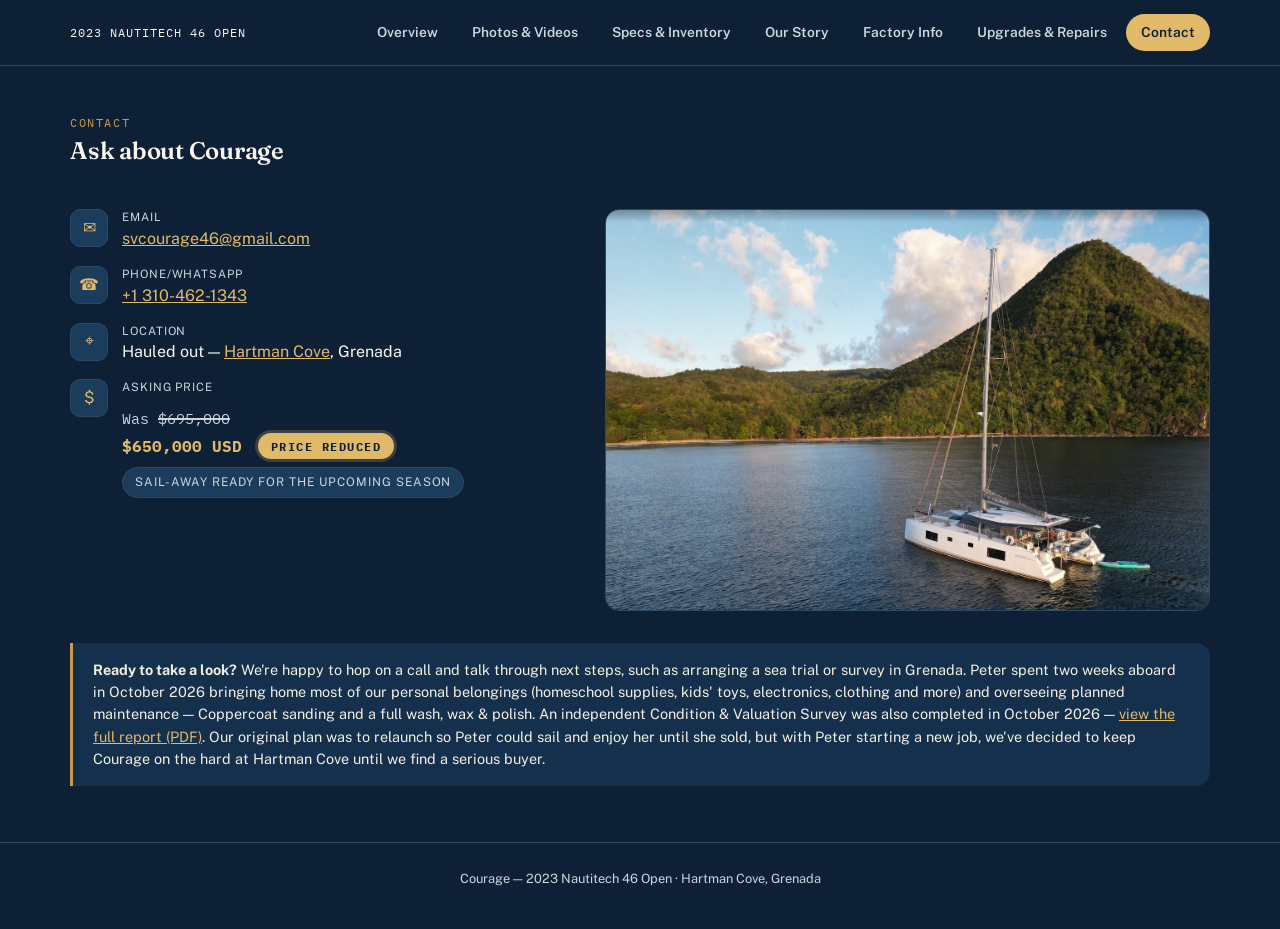
==== commit 59c4a93e: "Update contact page note with Oct 2026 visit and on-the-hard plan Co-Authored-By: Claude Opus 5.5 <n" ====
--- a/contact.html
+++ b/contact.html
@@ -84,12 +84,14 @@
 
   <div class="section" style="margin-block-start:8px;">
     <div class="note-box" style="border-left-color:var(--brass);">
-      <strong>Ready to take a look?</strong> We're happy to arrange a video walkthrough, an in-person viewing,
-      or a sea trial in Grenada. Peter arrived back at the boat on October 14, 2026, and has been packing
-      personal items to ship home and completing planned maintenance &mdash; including Coppercoat sanding and a
-      full wash, wax &amp; polish. Courage is currently hauled out at Hartman Cove. An independent Condition &amp; Valuation
-      Survey was completed in October 2026 &mdash;
+      <strong>Ready to take a look?</strong> We're happy to hop on a call and talk through next steps, such as
+      arranging a sea trial or survey in Grenada. Peter spent two weeks aboard in October 2026 bringing home most of
+      our personal belongings (homeschool supplies, kids' toys, electronics, clothing and more) and overseeing
+      planned maintenance &mdash; Coppercoat sanding and a full wash, wax &amp; polish. An independent Condition &amp;
+      Valuation Survey was also completed in October 2026 &mdash;
       <a href="docs/courage-survey-2026.pdf" target="_blank" rel="noopener">view the full report (PDF)</a>.
+      Our original plan was to relaunch so Peter could sail and enjoy her until she sold, but with Peter starting a
+      new job, we've decided to keep Courage on the hard at Hartman Cove until we find a serious buyer.
     </div>
   </div>
 </main>
